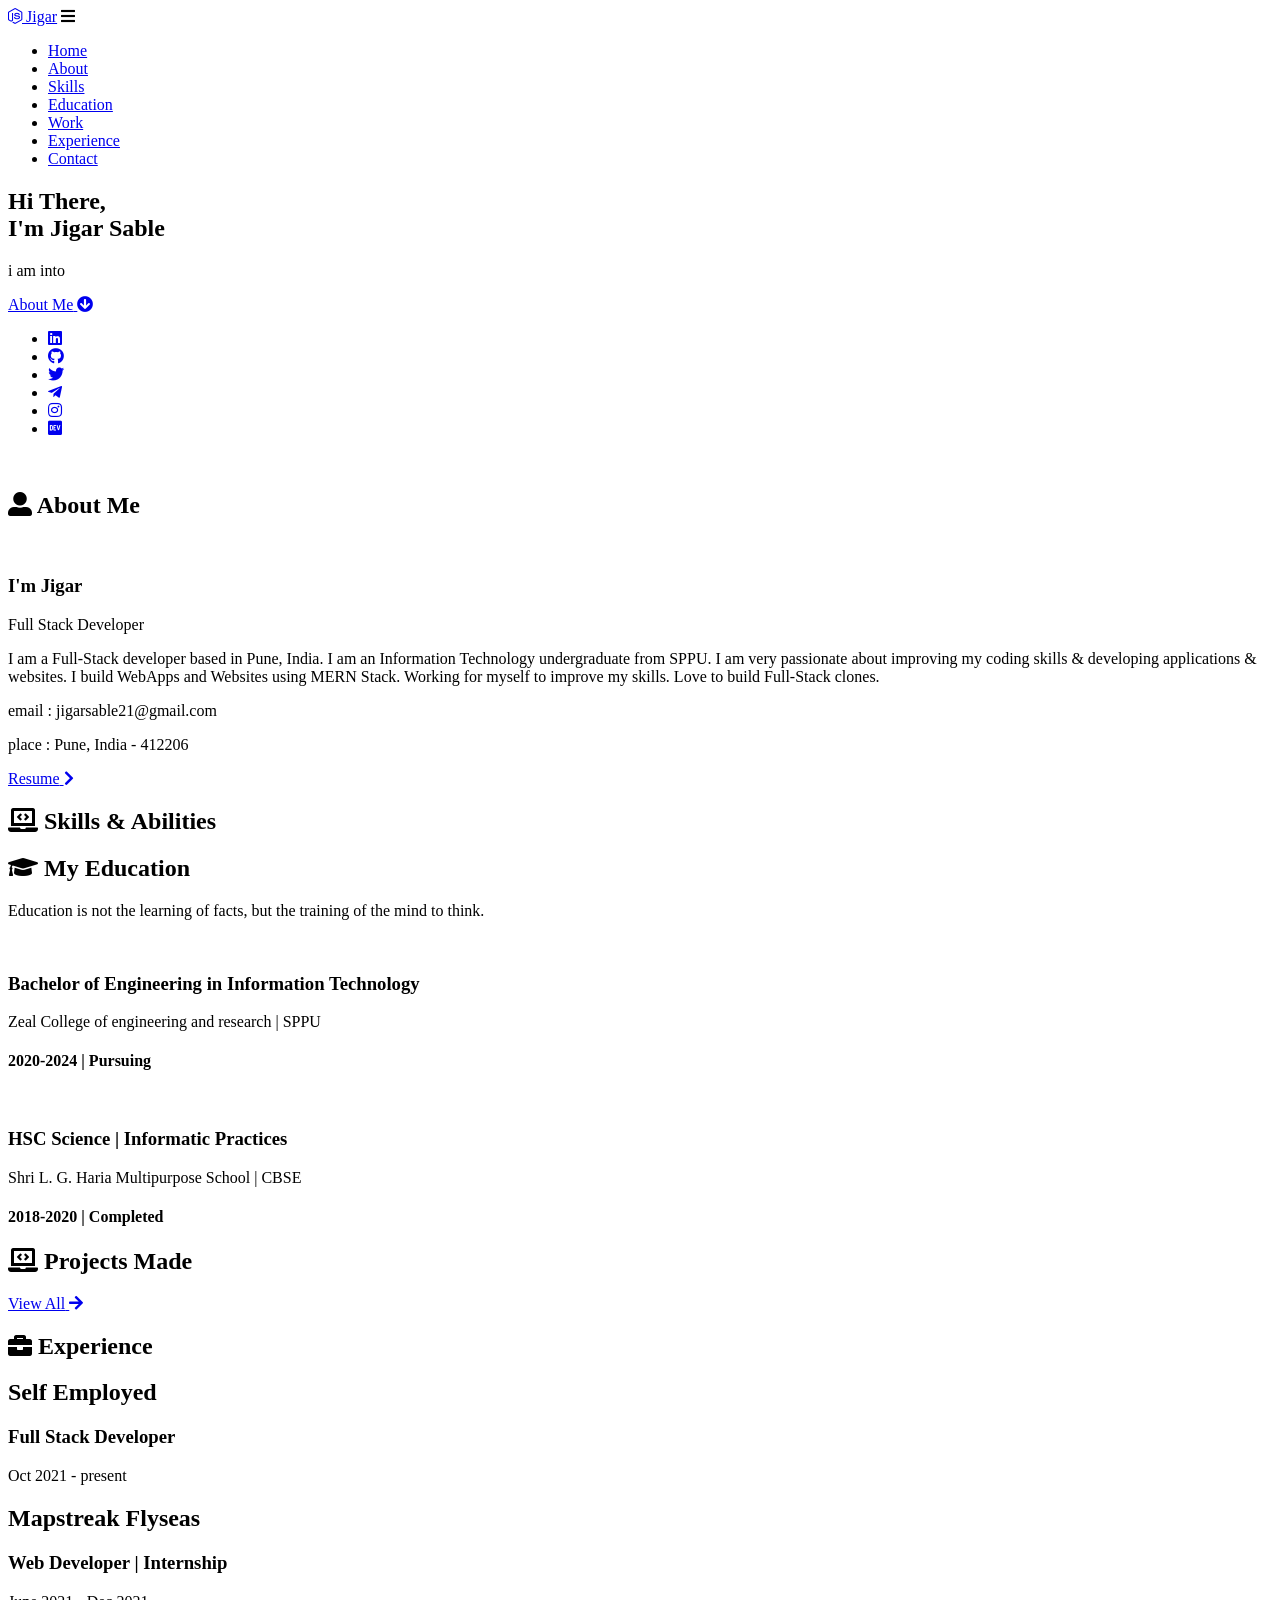
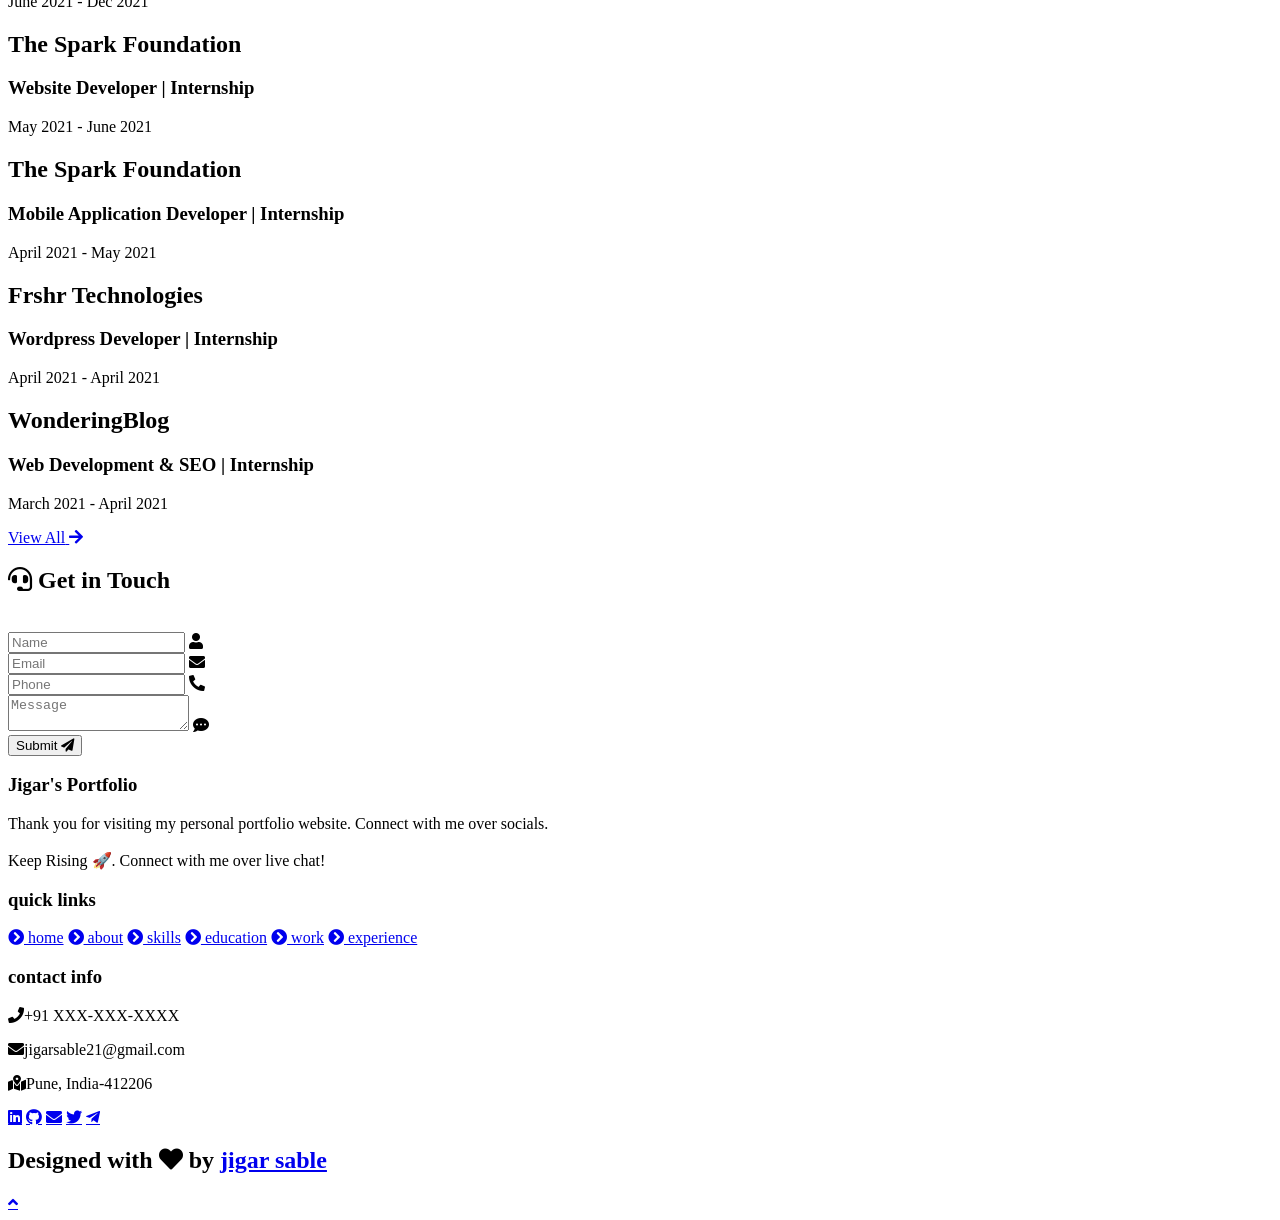
==== index.html @ e7021dc1 "demo Portfolio" ====
<!DOCTYPE html>
<html lang="en">
<head>
    <meta charset="UTF-8">
    <meta http-equiv="X-UA-Compatible" content="IE=edge">
    <meta name="viewport" content="width=device-width, initial-scale=1.0">
    <meta name="keywords" content="jigar sable, portfolio, jigar, full stack dev, personal portfolio lifecodes, portfolio design, portfolio website, personal portfolio" />
    <meta name="description" content="Welcome to Jigar's Portfolio. Full-Stack Web Developer and Android App Developer" />
    <!-- Custom CSS -->
    <link rel="stylesheet" href="./assets/css/style.css">
    <!-- Font Awesome -->
    <link rel="stylesheet" href="https://cdnjs.cloudflare.com/ajax/libs/font-awesome/5.15.3/css/all.min.css" integrity="sha512-iBBXm8fW90+nuLcSKlbmrPcLa0OT92xO1BIsZ+ywDWZCvqsWgccV3gFoRBv0z+8dLJgyAHIhR35VZc2oM/gI1w==" crossorigin="anonymous" referrerpolicy="no-referrer" />
    <!-- Favicon -->
    <link id='favicon' rel="shortcut icon" href="./assets/images/favicon.png" type="image/x-png">
    <title>Portfolio | Jigar Sable</title>
</head>
<body oncontextmenu="return false">

<!-- pre loader -->
<!-- <div class="loader-container">
  <img draggable="false" src="./assets/images/preloader.gif" alt="">
</div> -->

<!-- navbar starts -->
<header>
        <a href="/" class="logo"><i class="fab fa-node-js"></i> Jigar</a>

        <div id="menu" class="fas fa-bars"></div>
        <nav class="navbar">
            <ul>
            <li><a class="active" href="#home">Home</a></li>
            <li><a href="#about">About</a></li>
            <li><a href="#skills">Skills</a></li>
            <li><a href="#education">Education</a></li>
            <li><a href="#work">Work</a></li>
            <li><a href="#experience">Experience</a></li>
            <li><a href="#contact">Contact</a></li>
            </ul>
        </nav>
</header>
<!-- navbar ends -->


<!-- hero section starts -->
<section class="home" id="home">
    <div id="particles-js"></div>

    <div class="content">
    <h2>Hi There,<br/> I'm Jigar <span>Sable</span></h2>
    <p>i am into <span class="typing-text"></span></p>
    <a href="#about" class="btn"><span>About Me</span>
      <i class="fas fa-arrow-circle-down"></i>
    </a>
    <div class="socials">
        <ul class="social-icons">
          <li><a class="linkedin" aria-label="LinkedIn" href="https://www.linkedin.com/in/jigar-sable/" target="_blank"><i class="fab fa-linkedin"></i></a></li> 
          <li><a class="github" aria-label="GitHub" href="https://github.com/jigar-sable" target="_blank"><i class="fab fa-github"></i></a></li>
          <li><a class="twitter" aria-label="Twitter" href="https://twitter.com/jigar_sable" target="_blank"><i class="fab fa-twitter"></i></a></li>
          <li><a class="telegram" aria-label="Telegram" href="https://t.me/lifecode5" target="_blank"><i class="fab fa-telegram-plane"></i></a></li>
          <li><a class="instagram" aria-label="Instagram" href="https://www.instagram.com/jigarsable.dev"><i class="fab fa-instagram" target="_blank"></i></a></li>
          <li><a class="dev" aria-label="Dev" href="https://dev.to/jigarsable" target="_blank"><i class="fab fa-dev"></i></a></li>
        </ul>
      </div>
    </div>
<div class="image">
    <img draggable="false" class="tilt" src="./assets/images/hero.png" alt="">
</div>
</section>
<!-- hero section ends -->


<!-- about section starts -->
<section class="about" id="about">
    <h2 class="heading"><i class="fas fa-user-alt"></i> About <span>Me</span></h2>
    
    <div class="row">

    <div class="image">
        <img draggable="false" class="tilt" src="./assets/images/profile2.jpg" alt="">
    </div>
    <div class="content">
        <h3>I'm Jigar</h3>
        <span class="tag">Full Stack Developer</span>
        
        <p>I am a Full-Stack developer based in Pune, India. 
          I am an Information Technology undergraduate from SPPU.
          I am very passionate about improving my coding skills & developing applications & websites.
          I build WebApps and Websites using MERN Stack.
          Working for myself to improve my skills.
          Love to build Full-Stack clones. </p>
        
        <div class="box-container">
            <!-- <div class="box">
              <p><span> age: </span> 20</p>
              <p><span> phone : </span> +91 XXX-XXX-XXXX</p>
            </div> -->
            <div class="box">
              <p><span> email : </span> jigarsable21@gmail.com</p>
              <p><span> place : </span> Pune, India - 412206</p>
            </div>
        </div>
        
        <div class="resumebtn">
            <a href="https://drive.google.com/file/d/1rZiXl562q7aVyk1kJ2nO85YBAq8ixTiw/view" target="_blank" class="btn"><span>Resume</span>
                <i class="fas fa-chevron-right"></i>
            </a>
        </div>

    </div>
    </div>
</section>
<!-- about section ends -->

<!-- skills section starts -->
<section class="skills" id="skills">

    <h2 class="heading"><i class="fas fa-laptop-code"></i> Skills & <span>Abilities</span></h2>

    <div class="container">
          <div class="row" id="skillsContainer">

            <!-- <div class="bar">
              <div class="info">
                <img src="https://img.icons8.com/color/48/000000/adobe-xd.png"/>
                <span>AdobeXD</span>
              </div>
            </div> -->

      </div>
</div>
</section>
<!-- skills section ends -->


<!-- education section starts -->
<section class="education" id="education">

  <h1 class="heading"><i class="fas fa-graduation-cap"></i> My <span>Education</span></h1>

    <p class="qoute">Education is not the learning of facts, but the training of the mind to think.</p>

    <div class="box-container">

    <div class="box">
        <div class="image">
        <img draggable="false" src="./assets/images/educat/college.jpg" alt="">
        </div>
        <div class="content">
        <h3>Bachelor of Engineering in Information Technology</h3>
        <p>Zeal College of engineering and research | SPPU</p>
        <h4>2020-2024 | Pursuing</h4>
        </div>
    </div>

    <div class="box">
      <div class="image">
      <img draggable="false" src="./assets/images/educat/school.jpg" alt="">
      </div>
      <div class="content">
      <h3>HSC Science | Informatic Practices</h3>
      <p>Shri  L. G. Haria Multipurpose School | CBSE</p>
      <h4>2018-2020 | Completed</h4>
      </div>
    </div>

</div>
</section>
<!-- education section ends -->


<!-- work project section starts -->
<section class="work" id="work">

  <h2 class="heading"><i class="fas fa-laptop-code"></i> Projects <span>Made</span></h2>

  <div class="box-container">

    <!-- <div class="box tilt">
      <img draggable="false" src="./assets/images/projects/portfolio1.PNG" alt="" />
      <div class="content">
        <div class="tag">
        <h3>Portfolio Website</h3>
        </div>
        <div class="desc">
          <p>Personal portfolio website. Don't need much info about it, just scroll down. You're here only!</p>
          <div class="btns">
            <a href="#" class="btn" target="_blank"><i class="fas fa-eye"></i> View</a>
            <a href="https://github.com/jigar-sable/Portfolio-Website" class="btn" target="_blank">Code <i class="fas fa-code"></i></a>
          </div>
        </div>
      </div>
    </div> -->

</div>

<div class="viewall">
  <a href="/projects" class="btn"><span>View All</span>
    <i class="fas fa-arrow-right"></i>
</a>
</div>

</section>
<!-- work project section ends -->

<!-- experience section starts -->
<section class="experience" id="experience">

  <h2 class="heading"><i class="fas fa-briefcase"></i> Experience </h2>

  <div class="timeline">

    <div class="container right">
      <div class="content">
        <div class="tag">
          <h2>Self Employed</h2>
        </div>
        <div class="desc">
            <h3>Full Stack Developer</h3>
            <p>Oct 2021 - present</p>
        </div>
      </div>
    </div>

    <div class="container left">
      <div class="content">
        <div class="tag">
          <h2>Mapstreak Flyseas</h2>
        </div>
        <div class="desc">
            <h3>Web Developer | Internship</h3>
            <p>June 2021 - Dec 2021</p>
        </div>
      </div>
    </div>

    <div class="container right">
      <div class="content">
        <div class="tag">
          <h2>The Spark Foundation</h2>
        </div>
        <div class="desc">
            <h3>Website Developer | Internship</h3>
            <p>May 2021 - June 2021</p>
        </div>
      </div>
    </div>

    <div class="container left">
      <div class="content">
        <div class="tag">
          <h2>The Spark Foundation</h2>
        </div>
        <div class="desc">
            <h3>Mobile Application Developer | Internship</h3>
            <p>April 2021 - May 2021</p>
        </div>
      </div>
    </div>

    <div class="container right">
      <div class="content">
        <div class="tag">
          <h2>Frshr Technologies</h2>
        </div>
        <div class="desc">
            <h3>Wordpress Developer | Internship</h3>
            <p>April 2021 - April 2021</p>
        </div>
      </div>
    </div>

    <div class="container left">
      <div class="content">
        <div class="tag">
          <h2>WonderingBlog</h2>
        </div>
        <div class="desc">
            <h3>Web Development & SEO | Internship</h3>
            <p>March 2021 - April 2021</p>
        </div>
      </div>
    </div>
  </div>

  <div class="morebtn">
    <a href="/experience" class="btn"><span>View All</span>
      <i class="fas fa-arrow-right"></i>
  </a>
  </div>

</div>

</section>
<!-- experience section ends -->

<!-- contact section starts -->
<section class="contact" id="contact">
  
  <h2 class="heading"><i class="fas fa-headset"></i> Get in <span>Touch</span></h2>

  <div class="container">
    <div class="content">
      <div class="image-box">
        <img draggable="false" src="./assets/images/contact1.png" alt="">
      </div>
    <form id="contact-form">
      
      <div class="form-group">
        <div class="field">
          <input type="text" name="name" placeholder="Name" required>
          <i class='fas fa-user'></i>
        </div>
        <div class="field">
          <input type="text" name="email" placeholder="Email" required>
          <i class='fas fa-envelope'></i>
        </div>
        <div class="field">
          <input type="text" name="phone" placeholder="Phone">
          <i class='fas fa-phone-alt'></i>
        </div>
        <div class="message">
        <textarea placeholder="Message" name="message" required></textarea>
        <i class="fas fa-comment-dots"></i>
        </div>
        </div>
      <div class="button-area">
        <button type="submit">
          Submit <i class="fa fa-paper-plane"></i></button>
      </div>
    </form>
  </div>
  </div>
</section>
<!-- contact section ends -->


<!-- footer section starts -->
<section class="footer">

  <div class="box-container">

      <div class="box">
          <h3>Jigar's Portfolio</h3>
          <p>Thank you for visiting my personal portfolio website. Connect with me over socials. <br/> <br/> Keep Rising 🚀. Connect with me over live chat!</p>
      </div>

      <div class="box">
          <h3>quick links</h3>
          <a href="#home"><i class="fas fa-chevron-circle-right"></i> home</a>
          <a href="#about"><i class="fas fa-chevron-circle-right"></i> about</a>
          <a href="#skills"><i class="fas fa-chevron-circle-right"></i> skills</a>
          <a href="#education"><i class="fas fa-chevron-circle-right"></i> education</a>
          <a href="#work"><i class="fas fa-chevron-circle-right"></i> work</a>
          <a href="#experience"><i class="fas fa-chevron-circle-right"></i> experience</a>
      </div>

      <div class="box">
          <h3>contact info</h3>
          <p> <i class="fas fa-phone"></i>+91 XXX-XXX-XXXX</p>
          <p> <i class="fas fa-envelope"></i>jigarsable21@gmail.com</p>
          <p> <i class="fas fa-map-marked-alt"></i>Pune, India-412206</p>
          <div class="share">

              <a href="https://www.linkedin.com/in/jigar-sable" class="fab fa-linkedin" aria-label="LinkedIn" target="_blank"></a>
              <a href="https://github.com/jigar-sable" class="fab fa-github" aria-label="GitHub" target="_blank"></a>
              <a href="mailto:jigarsable21@gmail.com" class="fas fa-envelope" aria-label="Mail" target="_blank"></a>
              <a href="https://twitter.com/jigar_sable" class="fab fa-twitter" aria-label="Twitter" target="_blank"></a>
              <a href="https://t.me/lifecode5" class="fab fa-telegram-plane" aria-label="Telegram" target="_blank"></a>
          </div>
      </div>
  </div>

  <h1 class="credit">Designed with <i class="fa fa-heart pulse"></i> by <a href="https://www.linkedin.com/in/jigar-sable"> jigar sable</a></h1>

</section>
<!-- footer section ends -->


<!-- scroll top btn -->
<a href="#home" aria-label="ScrollTop" class="fas fa-angle-up" id="scroll-top"></a>
<!-- scroll back to top -->


<!-- ==== ALL MAJOR JAVASCRIPT CDNS STARTS ==== -->
<!-- jquery cdn -->
<script src="https://cdnjs.cloudflare.com/ajax/libs/jquery/3.6.0/jquery.min.js" integrity="sha512-894YE6QWD5I59HgZOGReFYm4dnWc1Qt5NtvYSaNcOP+u1T9qYdvdihz0PPSiiqn/+/3e7Jo4EaG7TubfWGUrMQ==" crossorigin="anonymous" referrerpolicy="no-referrer"></script>

<!-- typed.js cdn -->
<script src="https://cdnjs.cloudflare.com/ajax/libs/typed.js/2.0.5/typed.min.js" integrity="sha512-1KbKusm/hAtkX5FScVR5G36wodIMnVd/aP04af06iyQTkD17szAMGNmxfNH+tEuFp3Og/P5G32L1qEC47CZbUQ==" crossorigin="anonymous" referrerpolicy="no-referrer"></script>

<!-- particle.js links -->
<script src="./assets/js/particles.min.js"></script>
<script src="./assets/js/app.js"></script>

<!-- vanilla tilt.js links -->
<script src="https://cdnjs.cloudflare.com/ajax/libs/vanilla-tilt/1.7.0/vanilla-tilt.min.js" integrity="sha512-SttpKhJqONuBVxbRcuH0wezjuX+BoFoli0yPsnrAADcHsQMW8rkR84ItFHGIkPvhnlRnE2FaifDOUw+EltbuHg==" crossorigin="anonymous" referrerpolicy="no-referrer"></script>

<!-- scroll reveal anim -->
<script src="https://unpkg.com/scrollreveal"></script>

<script
      type="text/javascript"
      src="https://cdn.jsdelivr.net/npm/emailjs-com@3/dist/email.min.js"
    ></script>

<!-- ==== ALL MAJOR JAVASCRIPT CDNS ENDS ==== -->

<script src="./assets/js/script.js"></script>

</body>
</html>
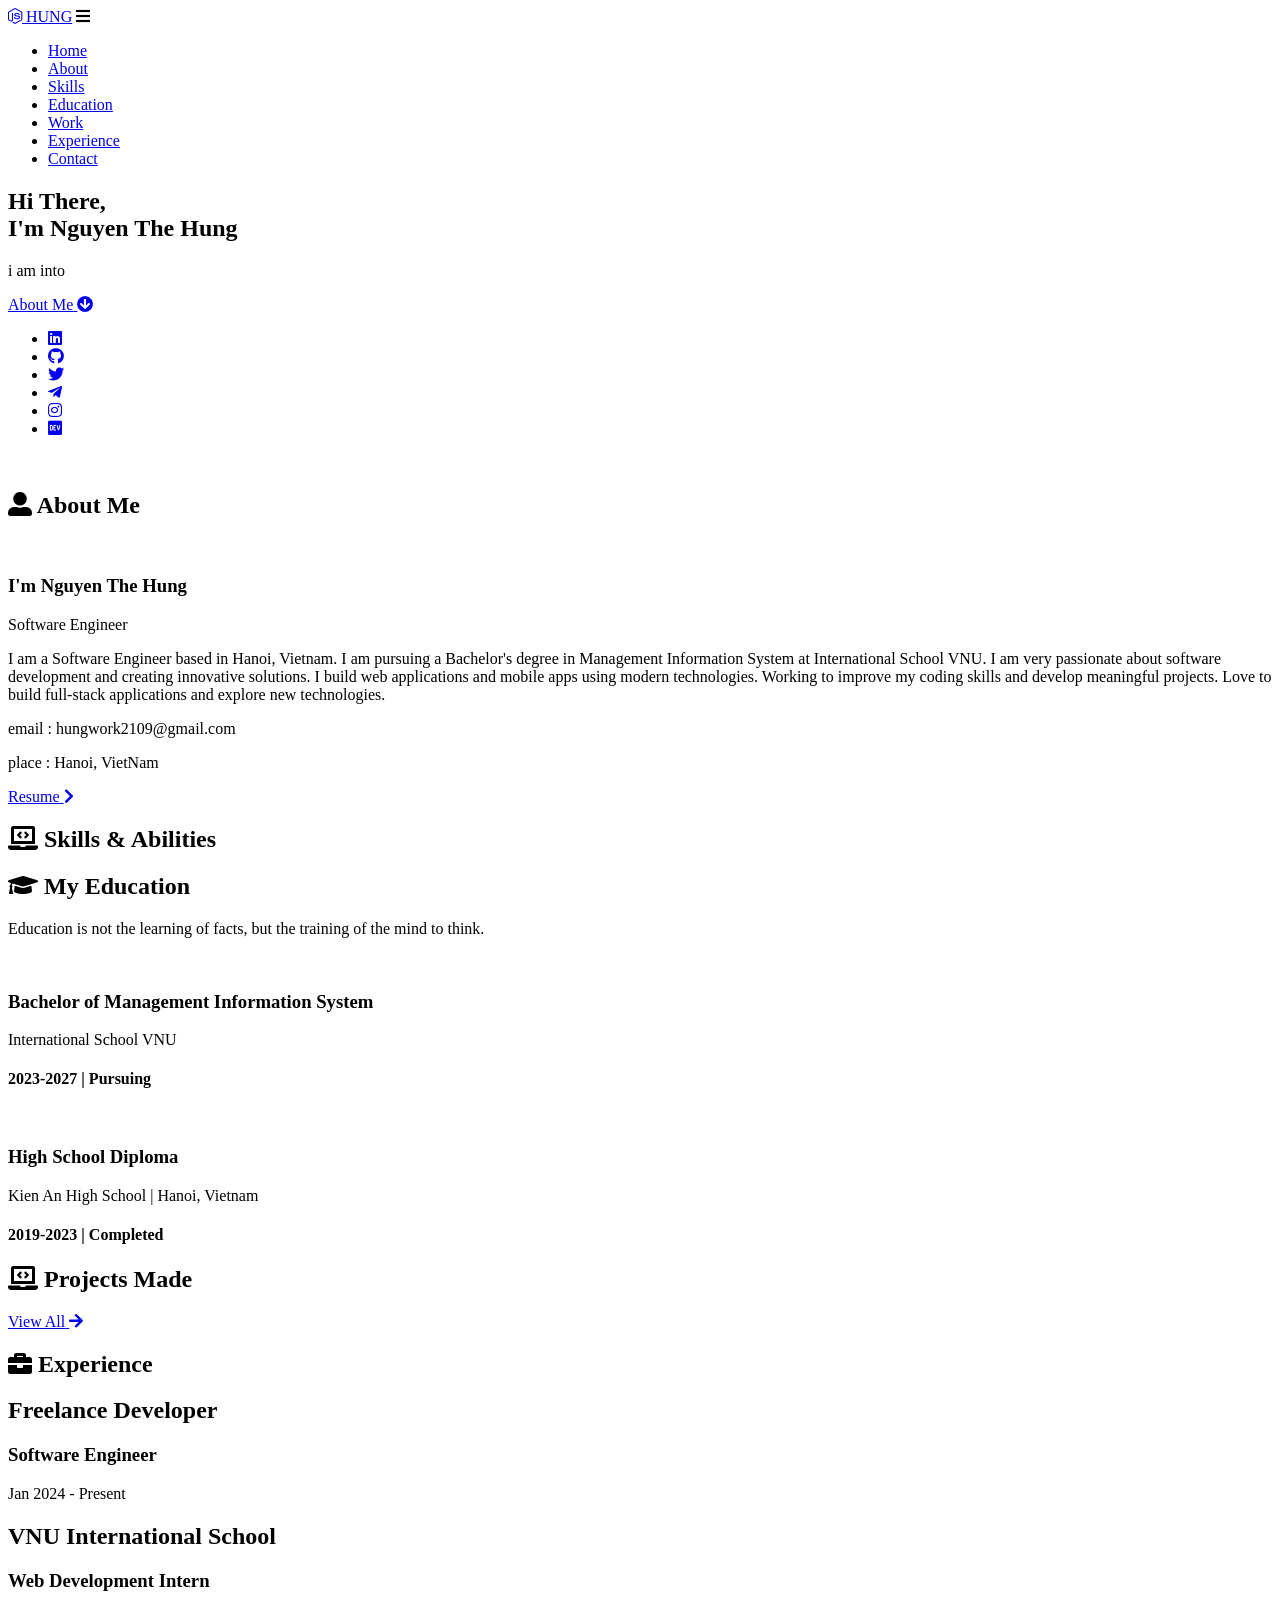
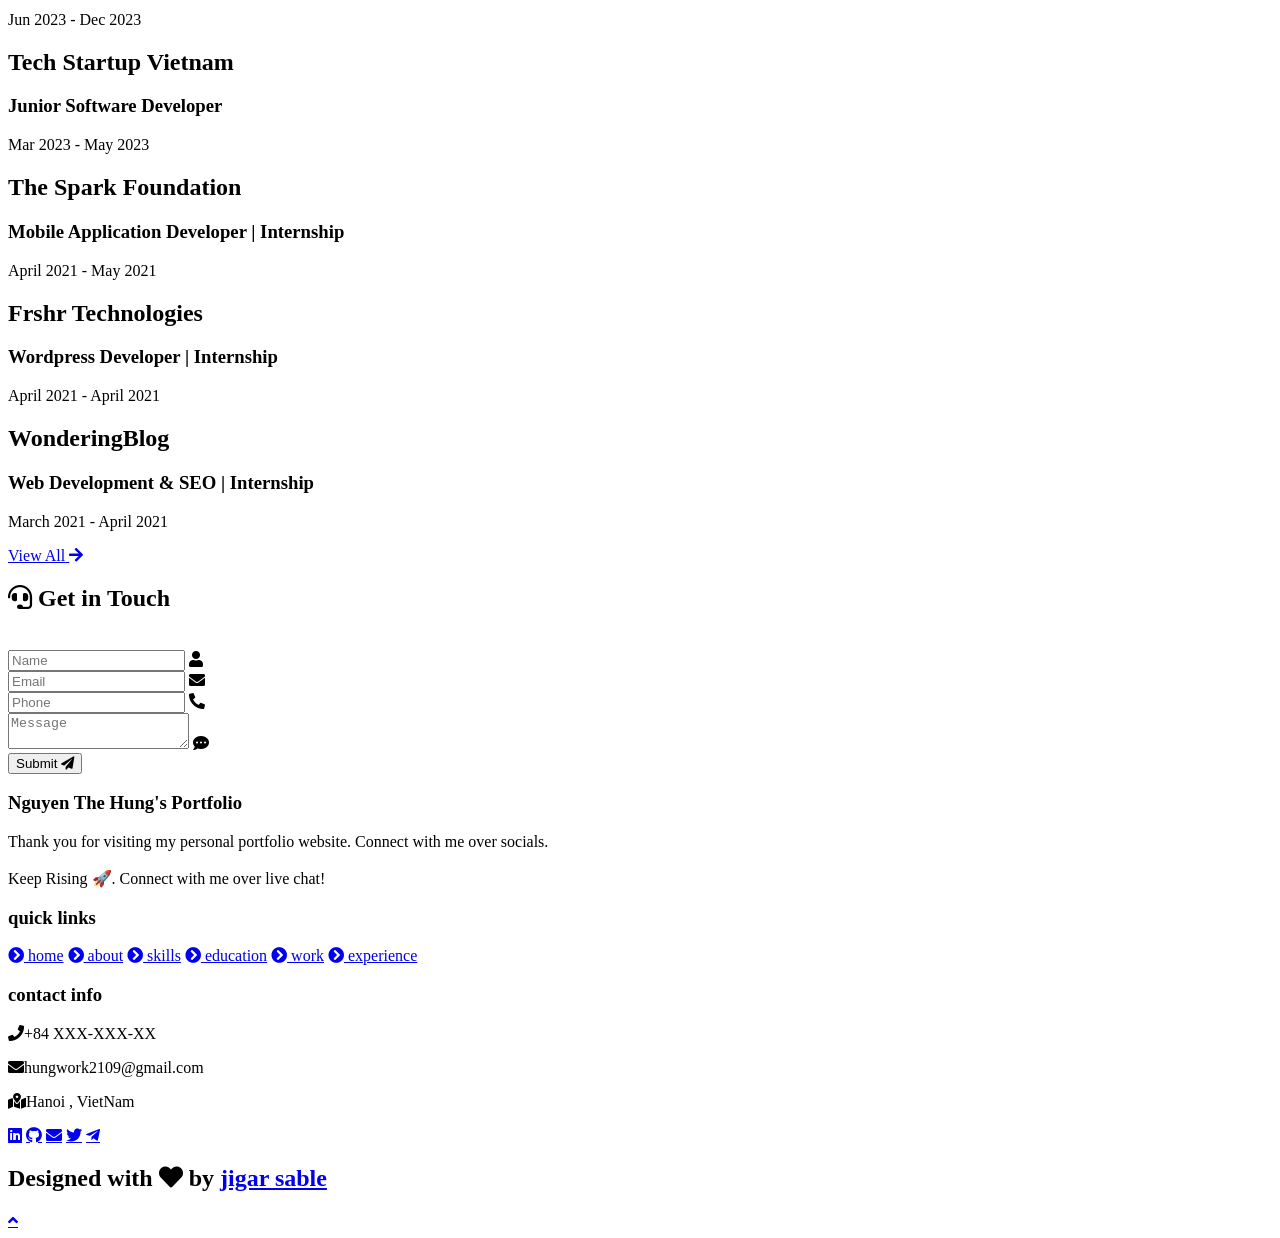
==== commit 42f6face: "new" ====
--- a/index.html
+++ b/index.html
@@ -4,15 +4,15 @@
     <meta charset="UTF-8">
     <meta http-equiv="X-UA-Compatible" content="IE=edge">
     <meta name="viewport" content="width=device-width, initial-scale=1.0">
-    <meta name="keywords" content="jigar sable, portfolio, jigar, full stack dev, personal portfolio lifecodes, portfolio design, portfolio website, personal portfolio" />
-    <meta name="description" content="Welcome to Jigar's Portfolio. Full-Stack Web Developer and Android App Developer" />
+    <meta name="keywords" content="nguyen the hung, portfolio, hung, software engineer, personal portfolio, portfolio design, portfolio website, personal portfolio" />
+    <meta name="description" content="Welcome to Nguyen The Hung's Portfolio. Software Engineer" />
     <!-- Custom CSS -->
     <link rel="stylesheet" href="./assets/css/style.css">
     <!-- Font Awesome -->
     <link rel="stylesheet" href="https://cdnjs.cloudflare.com/ajax/libs/font-awesome/5.15.3/css/all.min.css" integrity="sha512-iBBXm8fW90+nuLcSKlbmrPcLa0OT92xO1BIsZ+ywDWZCvqsWgccV3gFoRBv0z+8dLJgyAHIhR35VZc2oM/gI1w==" crossorigin="anonymous" referrerpolicy="no-referrer" />
     <!-- Favicon -->
     <link id='favicon' rel="shortcut icon" href="./assets/images/favicon.png" type="image/x-png">
-    <title>Portfolio | Jigar Sable</title>
+    <title>Portfolio | Nguyen The Hung</title>
 </head>
 <body oncontextmenu="return false">
 
@@ -23,7 +23,7 @@
 
 <!-- navbar starts -->
 <header>
-        <a href="/" class="logo"><i class="fab fa-node-js"></i> Jigar</a>
+        <a href="/" class="logo"><i class="fab fa-node-js"></i> HUNG</a>
 
         <div id="menu" class="fas fa-bars"></div>
         <nav class="navbar">
@@ -46,19 +46,19 @@
     <div id="particles-js"></div>
 
     <div class="content">
-    <h2>Hi There,<br/> I'm Jigar <span>Sable</span></h2>
+    <h2>Hi There,<br/> I'm Nguyen <span>The Hung</span></h2>
     <p>i am into <span class="typing-text"></span></p>
     <a href="#about" class="btn"><span>About Me</span>
       <i class="fas fa-arrow-circle-down"></i>
     </a>
     <div class="socials">
         <ul class="social-icons">
-          <li><a class="linkedin" aria-label="LinkedIn" href="https://www.linkedin.com/in/jigar-sable/" target="_blank"><i class="fab fa-linkedin"></i></a></li> 
-          <li><a class="github" aria-label="GitHub" href="https://github.com/jigar-sable" target="_blank"><i class="fab fa-github"></i></a></li>
-          <li><a class="twitter" aria-label="Twitter" href="https://twitter.com/jigar_sable" target="_blank"><i class="fab fa-twitter"></i></a></li>
-          <li><a class="telegram" aria-label="Telegram" href="https://t.me/lifecode5" target="_blank"><i class="fab fa-telegram-plane"></i></a></li>
-          <li><a class="instagram" aria-label="Instagram" href="https://www.instagram.com/jigarsable.dev"><i class="fab fa-instagram" target="_blank"></i></a></li>
-          <li><a class="dev" aria-label="Dev" href="https://dev.to/jigarsable" target="_blank"><i class="fab fa-dev"></i></a></li>
+          <li><a class="linkedin" aria-label="LinkedIn" href="https://www.linkedin.com/in/nguyen-the-hung/" target="_blank"><i class="fab fa-linkedin"></i></a></li> 
+          <li><a class="github" aria-label="GitHub" href="https://github.com/nguyen-the-hung" target="_blank"><i class="fab fa-github"></i></a></li>
+          <li><a class="twitter" aria-label="Twitter" href="https://twitter.com/nguyen_thehung" target="_blank"><i class="fab fa-twitter"></i></a></li>
+          <li><a class="telegram" aria-label="Telegram" href="https://t.me/nguyen_thehung" target="_blank"><i class="fab fa-telegram-plane"></i></a></li>
+          <li><a class="instagram" aria-label="Instagram" href="https://www.instagram.com/nguyen_thehung" target="_blank"><i class="fab fa-instagram"></i></a></li>
+          <li><a class="dev" aria-label="Dev" href="https://dev.to/nguyenthehung" target="_blank"><i class="fab fa-dev"></i></a></li>
         </ul>
       </div>
     </div>
@@ -79,15 +79,15 @@
         <img draggable="false" class="tilt" src="./assets/images/profile2.jpg" alt="">
     </div>
     <div class="content">
-        <h3>I'm Jigar</h3>
-        <span class="tag">Full Stack Developer</span>
+        <h3>I'm Nguyen The Hung</h3>
+        <span class="tag">Software Engineer</span>
         
-        <p>I am a Full-Stack developer based in Pune, India. 
-          I am an Information Technology undergraduate from SPPU.
-          I am very passionate about improving my coding skills & developing applications & websites.
-          I build WebApps and Websites using MERN Stack.
-          Working for myself to improve my skills.
-          Love to build Full-Stack clones. </p>
+        <p>I am a Software Engineer based in Hanoi, Vietnam. 
+          I am pursuing a Bachelor's degree in Management Information System at International School VNU.
+          I am very passionate about software development and creating innovative solutions.
+          I build web applications and mobile apps using modern technologies.
+          Working to improve my coding skills and develop meaningful projects.
+          Love to build full-stack applications and explore new technologies.</p>
         
         <div class="box-container">
             <!-- <div class="box">
@@ -95,13 +95,13 @@
               <p><span> phone : </span> +91 XXX-XXX-XXXX</p>
             </div> -->
             <div class="box">
-              <p><span> email : </span> jigarsable21@gmail.com</p>
-              <p><span> place : </span> Pune, India - 412206</p>
+              <p><span> email : </span> hungwork2109@gmail.com</p>
+              <p><span> place : </span> Hanoi, VietNam</p>
             </div>
         </div>
         
         <div class="resumebtn">
-            <a href="https://drive.google.com/file/d/1rZiXl562q7aVyk1kJ2nO85YBAq8ixTiw/view" target="_blank" class="btn"><span>Resume</span>
+            <a href="https://drive.google.com/file/d/1example_resume_nguyen/view" target="_blank" class="btn"><span>Resume</span>
                 <i class="fas fa-chevron-right"></i>
             </a>
         </div>
@@ -146,9 +146,9 @@
         <img draggable="false" src="./assets/images/educat/college.jpg" alt="">
         </div>
         <div class="content">
-        <h3>Bachelor of Engineering in Information Technology</h3>
-        <p>Zeal College of engineering and research | SPPU</p>
-        <h4>2020-2024 | Pursuing</h4>
+        <h3>Bachelor of Management Information System</h3>
+        <p>International School VNU</p>
+        <h4>2023-2027 | Pursuing</h4>
         </div>
     </div>
 
@@ -157,9 +157,9 @@
       <img draggable="false" src="./assets/images/educat/school.jpg" alt="">
       </div>
       <div class="content">
-      <h3>HSC Science | Informatic Practices</h3>
-      <p>Shri  L. G. Haria Multipurpose School | CBSE</p>
-      <h4>2018-2020 | Completed</h4>
+      <h3>High School Diploma</h3>
+      <p>Kien An High School | Hanoi, Vietnam</p>
+      <h4>2019-2023 | Completed</h4>
       </div>
     </div>
 
@@ -212,11 +212,11 @@
     <div class="container right">
       <div class="content">
         <div class="tag">
-          <h2>Self Employed</h2>
-        </div>
-        <div class="desc">
-            <h3>Full Stack Developer</h3>
-            <p>Oct 2021 - present</p>
+          <h2>Freelance Developer</h2>
+        </div>
+        <div class="desc">
+            <h3>Software Engineer</h3>
+            <p>Jan 2024 - Present</p>
         </div>
       </div>
     </div>
@@ -224,11 +224,11 @@
     <div class="container left">
       <div class="content">
         <div class="tag">
-          <h2>Mapstreak Flyseas</h2>
-        </div>
-        <div class="desc">
-            <h3>Web Developer | Internship</h3>
-            <p>June 2021 - Dec 2021</p>
+          <h2>VNU International School</h2>
+        </div>
+        <div class="desc">
+            <h3>Web Development Intern</h3>
+            <p>Jun 2023 - Dec 2023</p>
         </div>
       </div>
     </div>
@@ -236,11 +236,11 @@
     <div class="container right">
       <div class="content">
         <div class="tag">
-          <h2>The Spark Foundation</h2>
-        </div>
-        <div class="desc">
-            <h3>Website Developer | Internship</h3>
-            <p>May 2021 - June 2021</p>
+          <h2>Tech Startup Vietnam</h2>
+        </div>
+        <div class="desc">
+            <h3>Junior Software Developer</h3>
+            <p>Mar 2023 - May 2023</p>
         </div>
       </div>
     </div>
@@ -340,7 +340,7 @@
   <div class="box-container">
 
       <div class="box">
-          <h3>Jigar's Portfolio</h3>
+          <h3>Nguyen The Hung's Portfolio</h3>
           <p>Thank you for visiting my personal portfolio website. Connect with me over socials. <br/> <br/> Keep Rising 🚀. Connect with me over live chat!</p>
       </div>
 
@@ -356,9 +356,9 @@
 
       <div class="box">
           <h3>contact info</h3>
-          <p> <i class="fas fa-phone"></i>+91 XXX-XXX-XXXX</p>
-          <p> <i class="fas fa-envelope"></i>jigarsable21@gmail.com</p>
-          <p> <i class="fas fa-map-marked-alt"></i>Pune, India-412206</p>
+          <p> <i class="fas fa-phone"></i>+84 XXX-XXX-XX</p>
+          <p> <i class="fas fa-envelope"></i>hungwork2109@gmail.com</p>
+          <p> <i class="fas fa-map-marked-alt"></i>Hanoi , VietNam</p>
           <div class="share">
 
               <a href="https://www.linkedin.com/in/jigar-sable" class="fab fa-linkedin" aria-label="LinkedIn" target="_blank"></a>
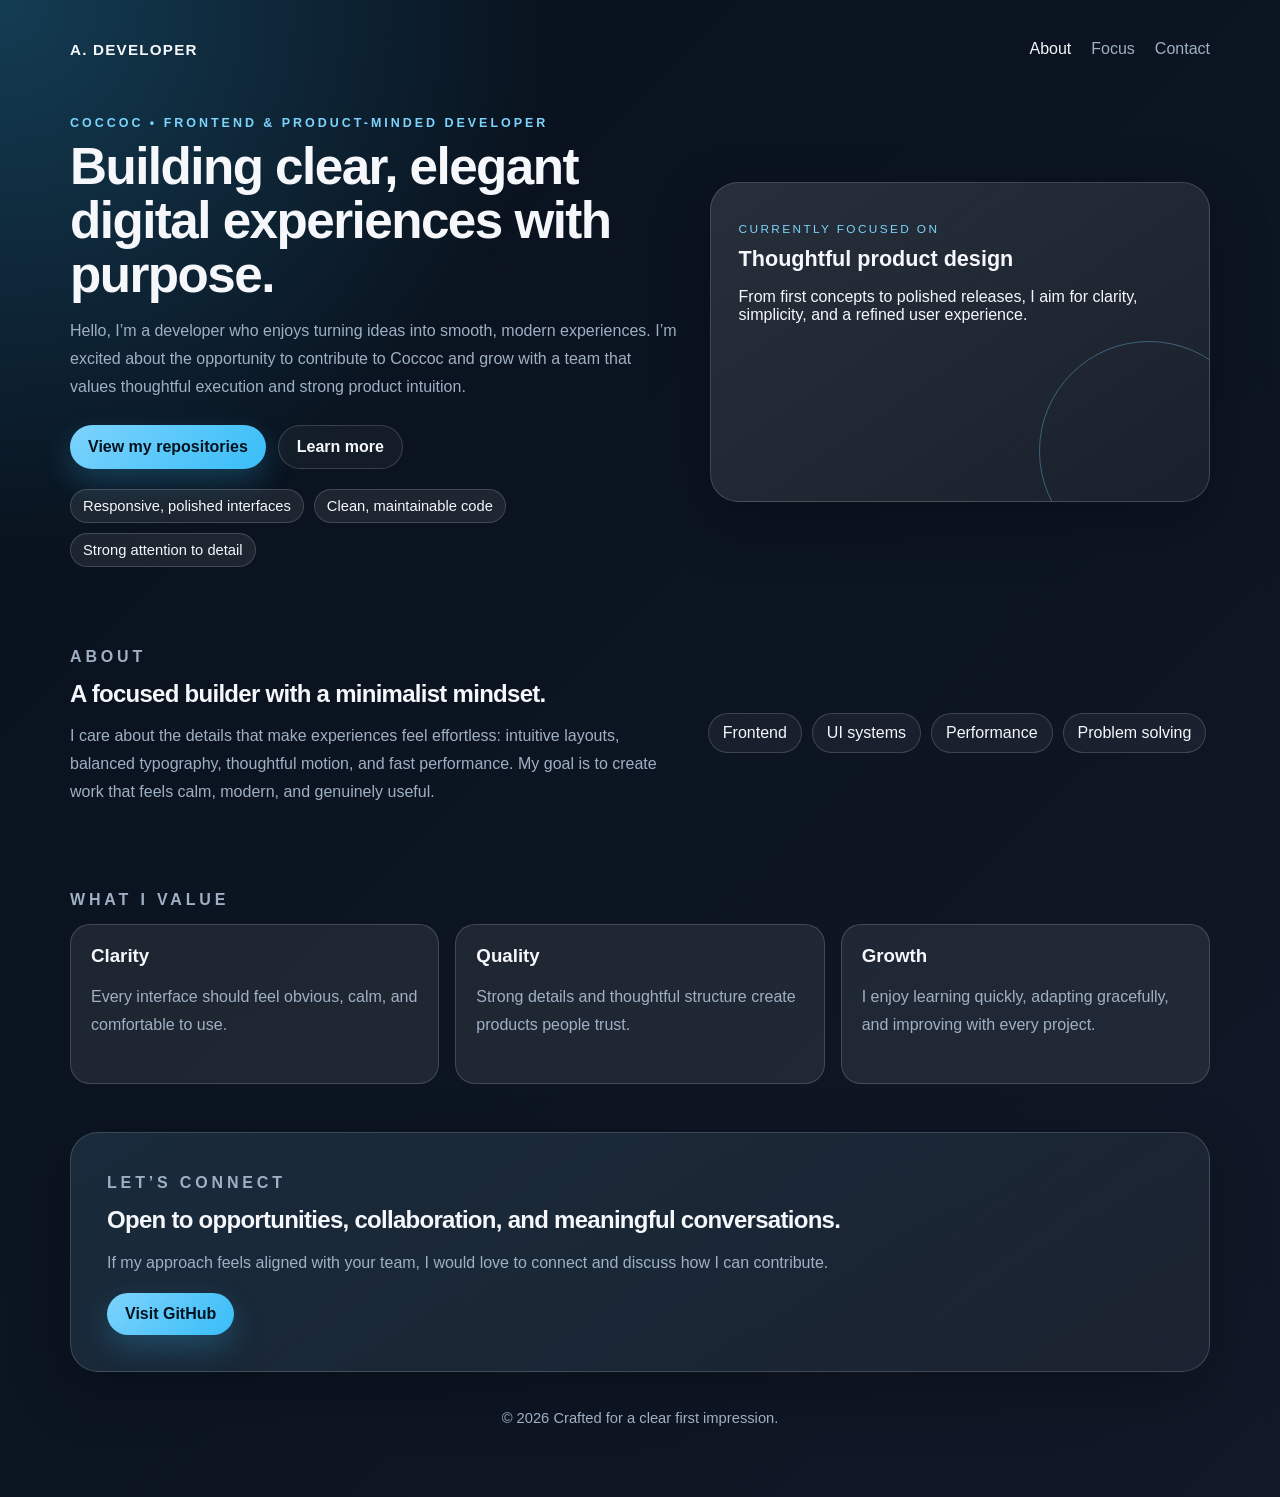
==== commit 178d6bee: "new" ====
--- a/index.html
+++ b/index.html
@@ -1,411 +1,119 @@
 <!DOCTYPE html>
 <html lang="en">
-<head>
-    <meta charset="UTF-8">
-    <meta http-equiv="X-UA-Compatible" content="IE=edge">
-    <meta name="viewport" content="width=device-width, initial-scale=1.0">
-    <meta name="keywords" content="nguyen the hung, portfolio, hung, software engineer, personal portfolio, portfolio design, portfolio website, personal portfolio" />
-    <meta name="description" content="Welcome to Nguyen The Hung's Portfolio. Software Engineer" />
-    <!-- Custom CSS -->
-    <link rel="stylesheet" href="./assets/css/style.css">
-    <!-- Font Awesome -->
-    <link rel="stylesheet" href="https://cdnjs.cloudflare.com/ajax/libs/font-awesome/5.15.3/css/all.min.css" integrity="sha512-iBBXm8fW90+nuLcSKlbmrPcLa0OT92xO1BIsZ+ywDWZCvqsWgccV3gFoRBv0z+8dLJgyAHIhR35VZc2oM/gI1w==" crossorigin="anonymous" referrerpolicy="no-referrer" />
-    <!-- Favicon -->
-    <link id='favicon' rel="shortcut icon" href="./assets/images/favicon.png" type="image/x-png">
-    <title>Portfolio | Nguyen The Hung</title>
-</head>
-<body oncontextmenu="return false">
+  <head>
+    <meta charset="UTF-8" />
+    <meta name="viewport" content="width=device-width, initial-scale=1.0" />
+    <title>Modern Portfolio | Coccoc Introduction</title>
+    <meta
+      name="description"
+      content="A modern, minimal portfolio landing page crafted for a recruiter introduction."
+    />
+    <link rel="stylesheet" href="styles.css" />
+  </head>
+  <body>
+    <div class="site-shell">
+      <header class="topbar">
+        <a class="brand" href="#home">A. Developer</a>
+        <button class="menu-toggle" aria-label="Toggle navigation">☰</button>
+        <nav class="nav" aria-label="Main navigation">
+          <a href="#about">About</a>
+          <a href="#work">Focus</a>
+          <a href="#contact">Contact</a>
+        </nav>
+      </header>
 
-<!-- pre loader -->
-<!-- <div class="loader-container">
-  <img draggable="false" src="./assets/images/preloader.gif" alt="">
-</div> -->
+      <main id="home">
+        <section class="hero">
+          <div class="hero-copy">
+            <p class="eyebrow">Coccoc • Frontend & product-minded developer</p>
+            <h1>Building clear, elegant digital experiences with purpose.</h1>
+            <p class="lead">
+              Hello, I’m a developer who enjoys turning ideas into smooth, modern experiences.
+              I’m excited about the opportunity to contribute to Coccoc and grow with a team that values thoughtful execution and strong product intuition.
+            </p>
 
-<!-- navbar starts -->
-<header>
-        <a href="/" class="logo"><i class="fab fa-node-js"></i> HUNG</a>
+            <div class="hero-actions">
+              <a
+                class="button primary"
+                href="https://github.com/yaminotenshi2109?tab=repositories"
+                target="_blank"
+                rel="noreferrer"
+              >
+                View my repositories
+              </a>
+              <a class="button secondary" href="#about">Learn more</a>
+            </div>
 
-        <div id="menu" class="fas fa-bars"></div>
-        <nav class="navbar">
-            <ul>
-            <li><a class="active" href="#home">Home</a></li>
-            <li><a href="#about">About</a></li>
-            <li><a href="#skills">Skills</a></li>
-            <li><a href="#education">Education</a></li>
-            <li><a href="#work">Work</a></li>
-            <li><a href="#experience">Experience</a></li>
-            <li><a href="#contact">Contact</a></li>
+            <ul class="highlights">
+              <li>Responsive, polished interfaces</li>
+              <li>Clean, maintainable code</li>
+              <li>Strong attention to detail</li>
             </ul>
-        </nav>
-</header>
-<!-- navbar ends -->
+          </div>
 
+          <div class="hero-card" aria-label="Profile summary">
+            <div class="orbit"></div>
+            <div class="card-content">
+              <p class="card-label">Currently focused on</p>
+              <h2>Thoughtful product design</h2>
+              <p>
+                From first concepts to polished releases, I aim for clarity, simplicity, and a refined user experience.
+              </p>
+            </div>
+          </div>
+        </section>
 
-<!-- hero section starts -->
-<section class="home" id="home">
-    <div id="particles-js"></div>
+        <section id="about" class="section intro-grid">
+          <div>
+            <p class="eyebrow">About</p>
+            <h2>A focused builder with a minimalist mindset.</h2>
+            <p>
+              I care about the details that make experiences feel effortless: intuitive layouts,
+              balanced typography, thoughtful motion, and fast performance. My goal is to create work that feels calm, modern, and genuinely useful.
+            </p>
+          </div>
 
-    <div class="content">
-    <h2>Hi There,<br/> I'm Nguyen <span>The Hung</span></h2>
-    <p>i am into <span class="typing-text"></span></p>
-    <a href="#about" class="btn"><span>About Me</span>
-      <i class="fas fa-arrow-circle-down"></i>
-    </a>
-    <div class="socials">
-        <ul class="social-icons">
-          <li><a class="linkedin" aria-label="LinkedIn" href="https://www.linkedin.com/in/nguyen-the-hung/" target="_blank"><i class="fab fa-linkedin"></i></a></li> 
-          <li><a class="github" aria-label="GitHub" href="https://github.com/nguyen-the-hung" target="_blank"><i class="fab fa-github"></i></a></li>
-          <li><a class="twitter" aria-label="Twitter" href="https://twitter.com/nguyen_thehung" target="_blank"><i class="fab fa-twitter"></i></a></li>
-          <li><a class="telegram" aria-label="Telegram" href="https://t.me/nguyen_thehung" target="_blank"><i class="fab fa-telegram-plane"></i></a></li>
-          <li><a class="instagram" aria-label="Instagram" href="https://www.instagram.com/nguyen_thehung" target="_blank"><i class="fab fa-instagram"></i></a></li>
-          <li><a class="dev" aria-label="Dev" href="https://dev.to/nguyenthehung" target="_blank"><i class="fab fa-dev"></i></a></li>
-        </ul>
-      </div>
-    </div>
-<div class="image">
-    <img draggable="false" class="tilt" src="./assets/images/hero.png" alt="">
-</div>
-</section>
-<!-- hero section ends -->
+          <div class="pill-grid" aria-label="Skills">
+            <span class="pill">Frontend</span>
+            <span class="pill">UI systems</span>
+            <span class="pill">Performance</span>
+            <span class="pill">Problem solving</span>
+          </div>
+        </section>
 
+        <section id="work" class="section cards">
+          <p class="eyebrow">What I value</p>
+          <div class="card-grid">
+            <article class="info-card">
+              <h3>Clarity</h3>
+              <p>Every interface should feel obvious, calm, and comfortable to use.</p>
+            </article>
+            <article class="info-card">
+              <h3>Quality</h3>
+              <p>Strong details and thoughtful structure create products people trust.</p>
+            </article>
+            <article class="info-card">
+              <h3>Growth</h3>
+              <p>I enjoy learning quickly, adapting gracefully, and improving with every project.</p>
+            </article>
+          </div>
+        </section>
 
-<!-- about section starts -->
-<section class="about" id="about">
-    <h2 class="heading"><i class="fas fa-user-alt"></i> About <span>Me</span></h2>
-    
-    <div class="row">
+        <section id="contact" class="section cta">
+          <p class="eyebrow">Let’s connect</p>
+          <h2>Open to opportunities, collaboration, and meaningful conversations.</h2>
+          <p>
+            If my approach feels aligned with your team, I would love to connect and discuss how I can contribute.
+          </p>
+          <a class="button primary" href="https://github.com/yaminotenshi2109" target="_blank" rel="noreferrer">Visit GitHub</a>
+        </section>
+      </main>
 
-    <div class="image">
-        <img draggable="false" class="tilt" src="./assets/images/profile2.jpg" alt="">
-    </div>
-    <div class="content">
-        <h3>I'm Nguyen The Hung</h3>
-        <span class="tag">Software Engineer</span>
-        
-        <p>I am a Software Engineer based in Hanoi, Vietnam. 
-          I am pursuing a Bachelor's degree in Management Information System at International School VNU.
-          I am very passionate about software development and creating innovative solutions.
-          I build web applications and mobile apps using modern technologies.
-          Working to improve my coding skills and develop meaningful projects.
-          Love to build full-stack applications and explore new technologies.</p>
-        
-        <div class="box-container">
-            <!-- <div class="box">
-              <p><span> age: </span> 20</p>
-              <p><span> phone : </span> +91 XXX-XXX-XXXX</p>
-            </div> -->
-            <div class="box">
-              <p><span> email : </span> hungwork2109@gmail.com</p>
-              <p><span> place : </span> Hanoi, VietNam</p>
-            </div>
-        </div>
-        
-        <div class="resumebtn">
-            <a href="https://drive.google.com/file/d/1example_resume_nguyen/view" target="_blank" class="btn"><span>Resume</span>
-                <i class="fas fa-chevron-right"></i>
-            </a>
-        </div>
-
-    </div>
-    </div>
-</section>
-<!-- about section ends -->
-
-<!-- skills section starts -->
-<section class="skills" id="skills">
-
-    <h2 class="heading"><i class="fas fa-laptop-code"></i> Skills & <span>Abilities</span></h2>
-
-    <div class="container">
-          <div class="row" id="skillsContainer">
-
-            <!-- <div class="bar">
-              <div class="info">
-                <img src="https://img.icons8.com/color/48/000000/adobe-xd.png"/>
-                <span>AdobeXD</span>
-              </div>
-            </div> -->
-
-      </div>
-</div>
-</section>
-<!-- skills section ends -->
-
-
-<!-- education section starts -->
-<section class="education" id="education">
-
-  <h1 class="heading"><i class="fas fa-graduation-cap"></i> My <span>Education</span></h1>
-
-    <p class="qoute">Education is not the learning of facts, but the training of the mind to think.</p>
-
-    <div class="box-container">
-
-    <div class="box">
-        <div class="image">
-        <img draggable="false" src="./assets/images/educat/college.jpg" alt="">
-        </div>
-        <div class="content">
-        <h3>Bachelor of Management Information System</h3>
-        <p>International School VNU</p>
-        <h4>2023-2027 | Pursuing</h4>
-        </div>
+      <footer>
+        <p>© <span id="year"></span> Crafted for a clear first impression.</p>
+      </footer>
     </div>
 
-    <div class="box">
-      <div class="image">
-      <img draggable="false" src="./assets/images/educat/school.jpg" alt="">
-      </div>
-      <div class="content">
-      <h3>High School Diploma</h3>
-      <p>Kien An High School | Hanoi, Vietnam</p>
-      <h4>2019-2023 | Completed</h4>
-      </div>
-    </div>
-
-</div>
-</section>
-<!-- education section ends -->
-
-
-<!-- work project section starts -->
-<section class="work" id="work">
-
-  <h2 class="heading"><i class="fas fa-laptop-code"></i> Projects <span>Made</span></h2>
-
-  <div class="box-container">
-
-    <!-- <div class="box tilt">
-      <img draggable="false" src="./assets/images/projects/portfolio1.PNG" alt="" />
-      <div class="content">
-        <div class="tag">
-        <h3>Portfolio Website</h3>
-        </div>
-        <div class="desc">
-          <p>Personal portfolio website. Don't need much info about it, just scroll down. You're here only!</p>
-          <div class="btns">
-            <a href="#" class="btn" target="_blank"><i class="fas fa-eye"></i> View</a>
-            <a href="https://github.com/jigar-sable/Portfolio-Website" class="btn" target="_blank">Code <i class="fas fa-code"></i></a>
-          </div>
-        </div>
-      </div>
-    </div> -->
-
-</div>
-
-<div class="viewall">
-  <a href="/projects" class="btn"><span>View All</span>
-    <i class="fas fa-arrow-right"></i>
-</a>
-</div>
-
-</section>
-<!-- work project section ends -->
-
-<!-- experience section starts -->
-<section class="experience" id="experience">
-
-  <h2 class="heading"><i class="fas fa-briefcase"></i> Experience </h2>
-
-  <div class="timeline">
-
-    <div class="container right">
-      <div class="content">
-        <div class="tag">
-          <h2>Freelance Developer</h2>
-        </div>
-        <div class="desc">
-            <h3>Software Engineer</h3>
-            <p>Jan 2024 - Present</p>
-        </div>
-      </div>
-    </div>
-
-    <div class="container left">
-      <div class="content">
-        <div class="tag">
-          <h2>VNU International School</h2>
-        </div>
-        <div class="desc">
-            <h3>Web Development Intern</h3>
-            <p>Jun 2023 - Dec 2023</p>
-        </div>
-      </div>
-    </div>
-
-    <div class="container right">
-      <div class="content">
-        <div class="tag">
-          <h2>Tech Startup Vietnam</h2>
-        </div>
-        <div class="desc">
-            <h3>Junior Software Developer</h3>
-            <p>Mar 2023 - May 2023</p>
-        </div>
-      </div>
-    </div>
-
-    <div class="container left">
-      <div class="content">
-        <div class="tag">
-          <h2>The Spark Foundation</h2>
-        </div>
-        <div class="desc">
-            <h3>Mobile Application Developer | Internship</h3>
-            <p>April 2021 - May 2021</p>
-        </div>
-      </div>
-    </div>
-
-    <div class="container right">
-      <div class="content">
-        <div class="tag">
-          <h2>Frshr Technologies</h2>
-        </div>
-        <div class="desc">
-            <h3>Wordpress Developer | Internship</h3>
-            <p>April 2021 - April 2021</p>
-        </div>
-      </div>
-    </div>
-
-    <div class="container left">
-      <div class="content">
-        <div class="tag">
-          <h2>WonderingBlog</h2>
-        </div>
-        <div class="desc">
-            <h3>Web Development & SEO | Internship</h3>
-            <p>March 2021 - April 2021</p>
-        </div>
-      </div>
-    </div>
-  </div>
-
-  <div class="morebtn">
-    <a href="/experience" class="btn"><span>View All</span>
-      <i class="fas fa-arrow-right"></i>
-  </a>
-  </div>
-
-</div>
-
-</section>
-<!-- experience section ends -->
-
-<!-- contact section starts -->
-<section class="contact" id="contact">
-  
-  <h2 class="heading"><i class="fas fa-headset"></i> Get in <span>Touch</span></h2>
-
-  <div class="container">
-    <div class="content">
-      <div class="image-box">
-        <img draggable="false" src="./assets/images/contact1.png" alt="">
-      </div>
-    <form id="contact-form">
-      
-      <div class="form-group">
-        <div class="field">
-          <input type="text" name="name" placeholder="Name" required>
-          <i class='fas fa-user'></i>
-        </div>
-        <div class="field">
-          <input type="text" name="email" placeholder="Email" required>
-          <i class='fas fa-envelope'></i>
-        </div>
-        <div class="field">
-          <input type="text" name="phone" placeholder="Phone">
-          <i class='fas fa-phone-alt'></i>
-        </div>
-        <div class="message">
-        <textarea placeholder="Message" name="message" required></textarea>
-        <i class="fas fa-comment-dots"></i>
-        </div>
-        </div>
-      <div class="button-area">
-        <button type="submit">
-          Submit <i class="fa fa-paper-plane"></i></button>
-      </div>
-    </form>
-  </div>
-  </div>
-</section>
-<!-- contact section ends -->
-
-
-<!-- footer section starts -->
-<section class="footer">
-
-  <div class="box-container">
-
-      <div class="box">
-          <h3>Nguyen The Hung's Portfolio</h3>
-          <p>Thank you for visiting my personal portfolio website. Connect with me over socials. <br/> <br/> Keep Rising 🚀. Connect with me over live chat!</p>
-      </div>
-
-      <div class="box">
-          <h3>quick links</h3>
-          <a href="#home"><i class="fas fa-chevron-circle-right"></i> home</a>
-          <a href="#about"><i class="fas fa-chevron-circle-right"></i> about</a>
-          <a href="#skills"><i class="fas fa-chevron-circle-right"></i> skills</a>
-          <a href="#education"><i class="fas fa-chevron-circle-right"></i> education</a>
-          <a href="#work"><i class="fas fa-chevron-circle-right"></i> work</a>
-          <a href="#experience"><i class="fas fa-chevron-circle-right"></i> experience</a>
-      </div>
-
-      <div class="box">
-          <h3>contact info</h3>
-          <p> <i class="fas fa-phone"></i>+84 XXX-XXX-XX</p>
-          <p> <i class="fas fa-envelope"></i>hungwork2109@gmail.com</p>
-          <p> <i class="fas fa-map-marked-alt"></i>Hanoi , VietNam</p>
-          <div class="share">
-
-              <a href="https://www.linkedin.com/in/jigar-sable" class="fab fa-linkedin" aria-label="LinkedIn" target="_blank"></a>
-              <a href="https://github.com/jigar-sable" class="fab fa-github" aria-label="GitHub" target="_blank"></a>
-              <a href="mailto:jigarsable21@gmail.com" class="fas fa-envelope" aria-label="Mail" target="_blank"></a>
-              <a href="https://twitter.com/jigar_sable" class="fab fa-twitter" aria-label="Twitter" target="_blank"></a>
-              <a href="https://t.me/lifecode5" class="fab fa-telegram-plane" aria-label="Telegram" target="_blank"></a>
-          </div>
-      </div>
-  </div>
-
-  <h1 class="credit">Designed with <i class="fa fa-heart pulse"></i> by <a href="https://www.linkedin.com/in/jigar-sable"> jigar sable</a></h1>
-
-</section>
-<!-- footer section ends -->
-
-
-<!-- scroll top btn -->
-<a href="#home" aria-label="ScrollTop" class="fas fa-angle-up" id="scroll-top"></a>
-<!-- scroll back to top -->
-
-
-<!-- ==== ALL MAJOR JAVASCRIPT CDNS STARTS ==== -->
-<!-- jquery cdn -->
-<script src="https://cdnjs.cloudflare.com/ajax/libs/jquery/3.6.0/jquery.min.js" integrity="sha512-894YE6QWD5I59HgZOGReFYm4dnWc1Qt5NtvYSaNcOP+u1T9qYdvdihz0PPSiiqn/+/3e7Jo4EaG7TubfWGUrMQ==" crossorigin="anonymous" referrerpolicy="no-referrer"></script>
-
-<!-- typed.js cdn -->
-<script src="https://cdnjs.cloudflare.com/ajax/libs/typed.js/2.0.5/typed.min.js" integrity="sha512-1KbKusm/hAtkX5FScVR5G36wodIMnVd/aP04af06iyQTkD17szAMGNmxfNH+tEuFp3Og/P5G32L1qEC47CZbUQ==" crossorigin="anonymous" referrerpolicy="no-referrer"></script>
-
-<!-- particle.js links -->
-<script src="./assets/js/particles.min.js"></script>
-<script src="./assets/js/app.js"></script>
-
-<!-- vanilla tilt.js links -->
-<script src="https://cdnjs.cloudflare.com/ajax/libs/vanilla-tilt/1.7.0/vanilla-tilt.min.js" integrity="sha512-SttpKhJqONuBVxbRcuH0wezjuX+BoFoli0yPsnrAADcHsQMW8rkR84ItFHGIkPvhnlRnE2FaifDOUw+EltbuHg==" crossorigin="anonymous" referrerpolicy="no-referrer"></script>
-
-<!-- scroll reveal anim -->
-<script src="https://unpkg.com/scrollreveal"></script>
-
-<script
-      type="text/javascript"
-      src="https://cdn.jsdelivr.net/npm/emailjs-com@3/dist/email.min.js"
-    ></script>
-
-<!-- ==== ALL MAJOR JAVASCRIPT CDNS ENDS ==== -->
-
-<script src="./assets/js/script.js"></script>
-
-</body>
+    <script src="script.js"></script>
+  </body>
 </html>
--- a/styles.css
+++ b/styles.css
@@ -0,0 +1,320 @@
+:root {
+  color-scheme: dark;
+  --bg: #07111c;
+  --surface: rgba(255, 255, 255, 0.08);
+  --surface-strong: rgba(255, 255, 255, 0.12);
+  --text: #f5f7fb;
+  --muted: #9fb0c4;
+  --accent: #7dd3fc;
+  --accent-strong: #38bdf8;
+  --border: rgba(255, 255, 255, 0.16);
+  --shadow: 0 20px 60px rgba(0, 0, 0, 0.25);
+}
+
+* {
+  box-sizing: border-box;
+}
+
+html {
+  scroll-behavior: smooth;
+}
+
+body {
+  margin: 0;
+  font-family: Inter, "Segoe UI", Roboto, Helvetica, Arial, sans-serif;
+  background:
+    radial-gradient(circle at top left, rgba(56, 189, 248, 0.25), transparent 28%),
+    linear-gradient(135deg, #07111c 0%, #111827 100%);
+  color: var(--text);
+  min-height: 100vh;
+}
+
+img {
+  max-width: 100%;
+}
+
+.site-shell {
+  max-width: 1180px;
+  margin: 0 auto;
+  padding: 24px 20px 48px;
+}
+
+.topbar {
+  display: flex;
+  align-items: center;
+  justify-content: space-between;
+  padding: 16px 0 30px;
+}
+
+.brand {
+  text-decoration: none;
+  color: var(--text);
+  font-weight: 700;
+  letter-spacing: 0.08em;
+  text-transform: uppercase;
+  font-size: 0.95rem;
+}
+
+.nav {
+  display: flex;
+  gap: 20px;
+}
+
+.nav a {
+  color: var(--muted);
+  text-decoration: none;
+  transition: color 180ms ease;
+}
+
+.nav a:hover,
+.nav a.active {
+  color: var(--text);
+}
+
+.menu-toggle {
+  display: none;
+  background: transparent;
+  border: 1px solid var(--border);
+  color: var(--text);
+  padding: 8px 10px;
+  border-radius: 999px;
+}
+
+.hero {
+  display: grid;
+  grid-template-columns: 1.1fr 0.9fr;
+  gap: 28px;
+  align-items: center;
+  padding: 28px 0 44px;
+}
+
+.eyebrow {
+  margin: 0 0 10px;
+  color: var(--accent);
+  text-transform: uppercase;
+  letter-spacing: 0.24em;
+  font-size: 0.78rem;
+  font-weight: 700;
+}
+
+.hero h1,
+.section h2,
+.cta h2 {
+  margin: 0 0 14px;
+  line-height: 1.05;
+  letter-spacing: -0.03em;
+}
+
+.hero h1 {
+  font-size: clamp(2rem, 4vw, 3.4rem);
+  max-width: 700px;
+}
+
+.lead,
+.section p,
+.cta p {
+  color: var(--muted);
+  line-height: 1.75;
+  font-size: 1rem;
+}
+
+.hero-actions {
+  display: flex;
+  flex-wrap: wrap;
+  gap: 12px;
+  margin: 24px 0 20px;
+}
+
+.button {
+  display: inline-flex;
+  align-items: center;
+  justify-content: center;
+  padding: 12px 18px;
+  border-radius: 999px;
+  text-decoration: none;
+  font-weight: 600;
+  transition: transform 180ms ease, box-shadow 180ms ease, border-color 180ms ease;
+}
+
+.button:hover {
+  transform: translateY(-2px);
+}
+
+.button.primary {
+  background: linear-gradient(135deg, var(--accent), var(--accent-strong));
+  color: #02131f;
+  box-shadow: 0 12px 30px rgba(56, 189, 248, 0.24);
+}
+
+.button.secondary {
+  color: var(--text);
+  border: 1px solid var(--border);
+  background: rgba(255, 255, 255, 0.04);
+}
+
+.highlights {
+  display: flex;
+  flex-wrap: wrap;
+  gap: 10px;
+  padding: 0;
+  list-style: none;
+  margin: 14px 0 0;
+}
+
+.highlights li {
+  padding: 8px 12px;
+  border-radius: 999px;
+  background: var(--surface);
+  color: var(--text);
+  border: 1px solid var(--border);
+  font-size: 0.92rem;
+}
+
+.hero-card {
+  position: relative;
+  padding: 28px;
+  border-radius: 28px;
+  overflow: hidden;
+  background: linear-gradient(145deg, rgba(255, 255, 255, 0.12), rgba(255, 255, 255, 0.05));
+  border: 1px solid var(--border);
+  box-shadow: var(--shadow);
+  min-height: 320px;
+}
+
+.orbit {
+  position: absolute;
+  inset: auto -50px -60px auto;
+  width: 220px;
+  height: 220px;
+  border-radius: 50%;
+  border: 1px solid rgba(125, 211, 252, 0.35);
+  animation: spin 16s linear infinite;
+}
+
+.card-content {
+  position: relative;
+  z-index: 1;
+}
+
+.card-label {
+  color: var(--accent);
+  text-transform: uppercase;
+  letter-spacing: 0.2em;
+  font-size: 0.74rem;
+  margin-bottom: 10px;
+}
+
+.hero-card h2 {
+  font-size: 1.35rem;
+  margin: 0 0 8px;
+}
+
+.section {
+  padding: 32px 0;
+}
+
+.intro-grid {
+  display: grid;
+  grid-template-columns: 1.1fr 0.9fr;
+  gap: 24px;
+  align-items: center;
+}
+
+.pill-grid {
+  display: flex;
+  flex-wrap: wrap;
+  gap: 10px;
+}
+
+.pill {
+  padding: 10px 14px;
+  border-radius: 999px;
+  background: rgba(255, 255, 255, 0.05);
+  border: 1px solid var(--border);
+  color: var(--text);
+}
+
+.card-grid {
+  display: grid;
+  grid-template-columns: repeat(3, minmax(0, 1fr));
+  gap: 16px;
+}
+
+.info-card {
+  padding: 20px;
+  border-radius: 20px;
+  background: var(--surface);
+  border: 1px solid var(--border);
+  min-height: 160px;
+}
+
+.info-card h3 {
+  margin-top: 0;
+  margin-bottom: 8px;
+}
+
+.cta {
+  margin-top: 16px;
+  padding: 36px;
+  border-radius: 28px;
+  background: linear-gradient(145deg, rgba(125, 211, 252, 0.12), rgba(255, 255, 255, 0.05));
+  border: 1px solid var(--border);
+  box-shadow: var(--shadow);
+}
+
+footer {
+  text-align: center;
+  padding: 24px 0 8px;
+  color: var(--muted);
+  font-size: 0.92rem;
+}
+
+@keyframes spin {
+  from { transform: rotate(0deg); }
+  to { transform: rotate(360deg); }
+}
+
+@media (max-width: 860px) {
+  .hero,
+  .intro-grid,
+  .card-grid {
+    grid-template-columns: 1fr;
+  }
+
+  .card-grid {
+    gap: 14px;
+  }
+}
+
+@media (max-width: 620px) {
+  .topbar {
+    flex-wrap: wrap;
+    gap: 10px;
+  }
+
+  .menu-toggle {
+    display: inline-flex;
+  }
+
+  .nav {
+    display: none;
+    width: 100%;
+    flex-direction: column;
+    background: rgba(7, 17, 28, 0.94);
+    border: 1px solid var(--border);
+    padding: 12px;
+    border-radius: 16px;
+  }
+
+  .nav.open {
+    display: flex;
+  }
+
+  .hero {
+    padding-top: 10px;
+  }
+
+  .cta {
+    padding: 24px;
+  }
+}
